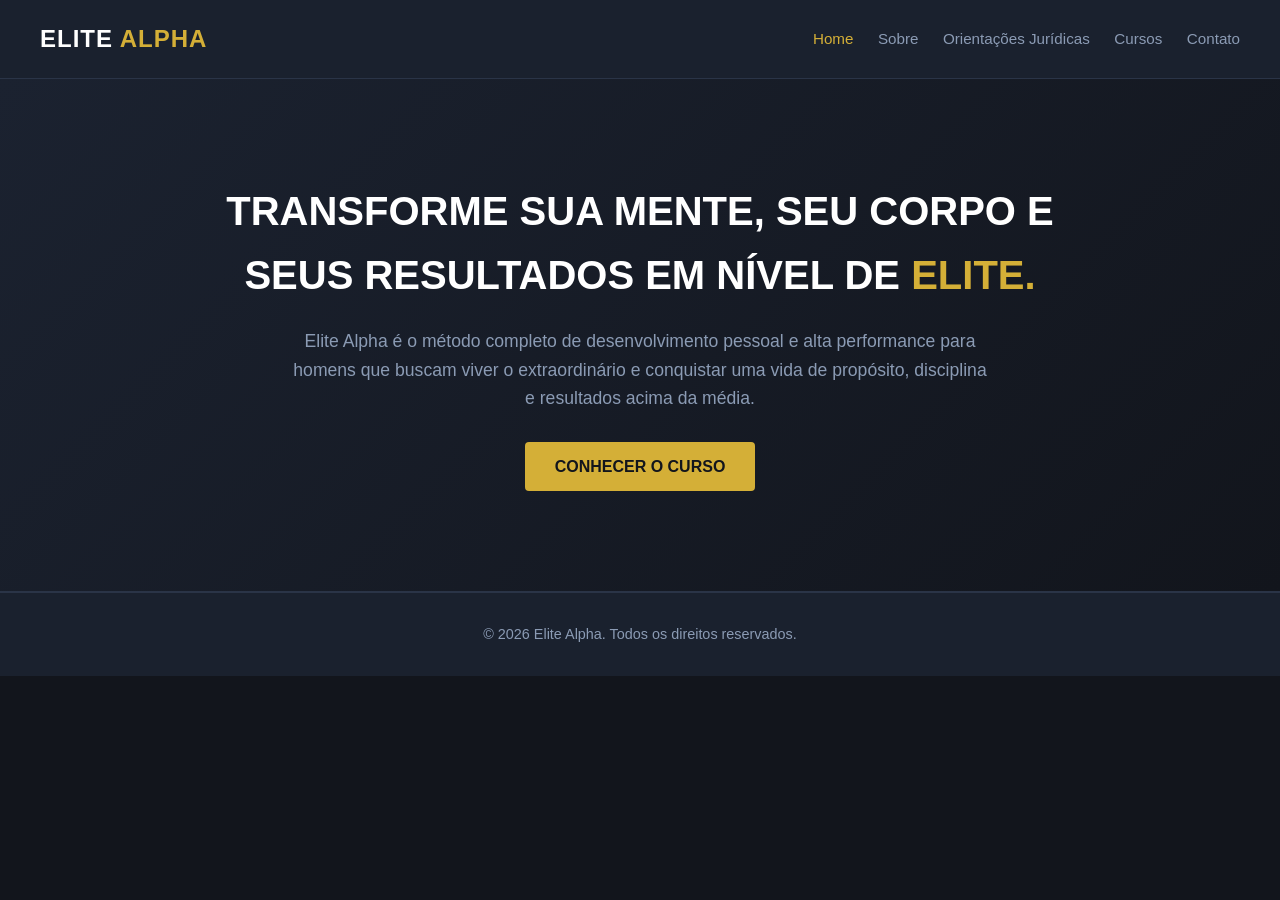
==== index.html @ 9def38d7 "feat: implementacao da pagina de contato e suporte" ====
<!DOCTYPE html>
<html lang="pt-BR">
<head>
    <meta charset="UTF-8">
    <meta name="viewport" content="width=device-width, initial-scale=1.0">
    <title>Elite Alpha — Desenvolvimento Masculino</title>
    <link rel="stylesheet" href="assets/css/style.css">
</head>
<body>

    <header>
        <div class="logo">ELITE <span>ALPHA</span></div>
        <nav>
            <a href="index.html" class="active">Home</a>
            <a href="sobre.html">Sobre</a>
            <a href="juridico.html">Orientações Jurídicas</a>
            <a href="cursos.html">Cursos</a>
            <a href="contato.html">Contato</a>
        </nav>
    </header>

    <section class="hero">
        <h1>TRANSFORME SUA MENTE, SEU CORPO E SEUS RESULTADOS EM NÍVEL DE <span>ELITE.</span></h1>
        <p>Elite Alpha é o método completo de desenvolvimento pessoal e alta performance para homens que buscam viver o extraordinário e conquistar uma vida de propósito, disciplina e resultados acima da média.</p>
        <a href="cursos.html" class="btn-gold">CONHECER O CURSO</a>
    </section>

    <footer>
        <p>&copy; 2026 Elite Alpha. Todos os direitos reservados.</p>
    </footer>

    <script src="assets/js/main.js"></script>
</body>
</html>
---- assets/css/style.css ----
:root {
    --bg-primary: #12151c;
    --bg-secondary: #1a212e;
    --border-color: #2a3447;
    --gold: #d4af37;
    --text-main: #d0d7de;
    --text-muted: #8b9bb4;
    --white: #ffffff;
}

* {
    margin: 0;
    padding: 0;
    box-sizing: border-box;
    font-family: 'Helvetica Neue', Helvetica, Arial, sans-serif;
}

body {
    background-color: var(--bg-primary);
    color: var(--text-main);
    line-height: 1.6;
}

header {
    background-color: var(--bg-secondary);
    border-bottom: 1px solid var(--border-color);
    padding: 20px 40px;
    display: flex;
    justify-content: space-between;
    align-items: center;
}

.logo {
    font-size: 1.5rem;
    font-weight: bold;
    color: var(--white);
    letter-spacing: 1px;
}

.logo span {
    color: var(--gold);
}

nav a {
    color: var(--text-muted);
    text-decoration: none;
    margin-left: 20px;
    font-size: 0.95rem;
    transition: color 0.3s;
}

nav a:hover, nav a.active {
    color: var(--gold);
}

.hero {
    padding: 100px 20px;
    text-align: center;
    background: linear-gradient(135deg, #1b2230 0%, #12151c 100%);
    border-bottom: 1px solid var(--border-color);
}

.hero h1 {
    font-size: 2.5rem;
    color: var(--white);
    margin-bottom: 20px;
    max-width: 900px;
    margin-left: auto;
    margin-right: auto;
}

.hero h1 span {
    color: var(--gold);
}

.hero p {
    font-size: 1.1rem;
    color: var(--text-muted);
    max-width: 700px;
    margin: 0 auto 30px auto;
}

.btn-gold {
    display: inline-block;
    background-color: var(--gold);
    color: var(--bg-primary);
    padding: 12px 30px;
    font-weight: bold;
    text-decoration: none;
    border-radius: 4px;
    transition: opacity 0.3s;
}

.btn-gold:hover {
    opacity: 0.9;
}

footer {
    text-align: center;
    padding: 30px;
    background-color: var(--bg-secondary);
    border-top: 1px solid var(--border-color);
    color: var(--text-muted);
    font-size: 0.9rem;
}
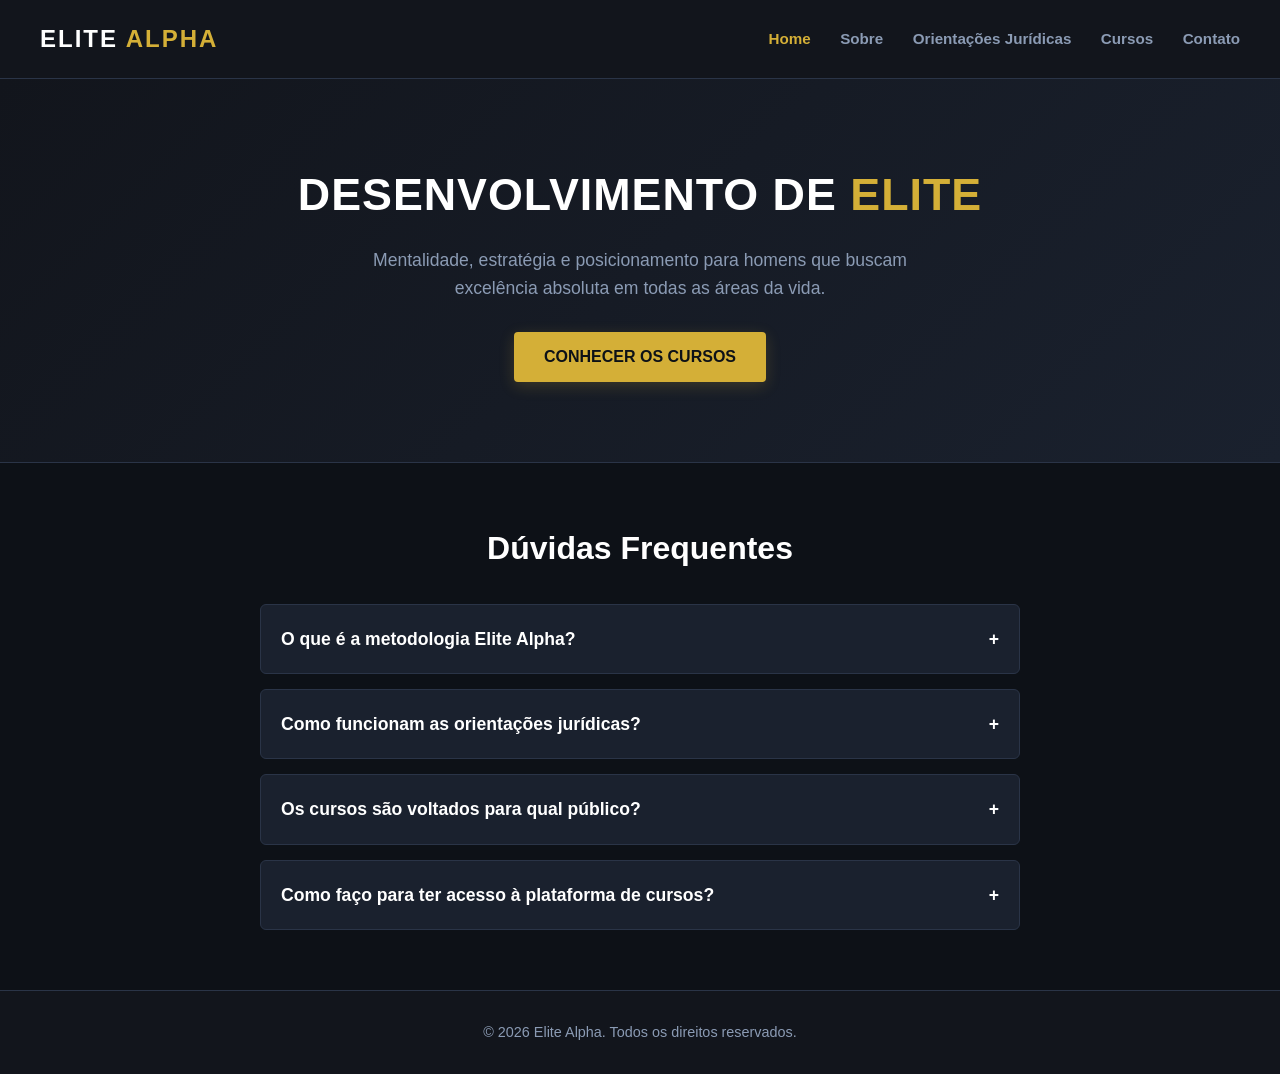
==== commit a48391a8: "feat: site completo da Elite Alpha com estilos, FAQ, cursos e menu responsivo" ====
--- a/index.html
+++ b/index.html
@@ -3,14 +3,50 @@
 <head>
     <meta charset="UTF-8">
     <meta name="viewport" content="width=device-width, initial-scale=1.0">
-    <title>Elite Alpha — Desenvolvimento Masculino</title>
+    <title>Elite Alpha — Metodologia e Desenvolvimento</title>
     <link rel="stylesheet" href="assets/css/style.css">
+    <style>
+        .faq-container {
+            max-width: 800px;
+            margin: 60px auto;
+            padding: 0 20px;
+        }
+        .faq-item {
+            background-color: #1a212e;
+            border: 1px solid #2a3447;
+            border-radius: 6px;
+            margin-bottom: 15px;
+            overflow: hidden;
+        }
+        .faq-question {
+            padding: 20px;
+            font-size: 1.1rem;
+            font-weight: bold;
+            color: #ffffff;
+            cursor: pointer;
+            display: flex;
+            justify-content: space-between;
+            align-items: center;
+        }
+        .faq-question:hover {
+            color: #d4af37;
+        }
+        .faq-answer {
+            padding: 0 20px 20px 20px;
+            color: #8b9bb4;
+            font-size: 0.95rem;
+            display: none;
+            border-top: 1px solid #2a3447;
+            padding-top: 15px;
+        }
+    </style>
 </head>
 <body>
 
     <header>
         <div class="logo">ELITE <span>ALPHA</span></div>
-        <nav>
+        <button class="menu-toggle" id="menuToggle">&#9776;</button>
+        <nav id="navMenu">
             <a href="index.html" class="active">Home</a>
             <a href="sobre.html">Sobre</a>
             <a href="juridico.html">Orientações Jurídicas</a>
@@ -20,15 +56,66 @@
     </header>
 
     <section class="hero">
-        <h1>TRANSFORME SUA MENTE, SEU CORPO E SEUS RESULTADOS EM NÍVEL DE <span>ELITE.</span></h1>
-        <p>Elite Alpha é o método completo de desenvolvimento pessoal e alta performance para homens que buscam viver o extraordinário e conquistar uma vida de propósito, disciplina e resultados acima da média.</p>
-        <a href="cursos.html" class="btn-gold">CONHECER O CURSO</a>
+        <h1>DESENVOLVIMENTO DE <span>ELITE</span></h1>
+        <p>Mentalidade, estratégia e posicionamento para homens que buscam excelência absoluta em todas as áreas da vida.</p>
+        <a href="cursos.html" class="btn-gold">CONHECER OS CURSOS</a>
     </section>
+
+    <!-- Seção FAQ / Dúvidas Frequentes -->
+    <div class="faq-container">
+        <h2 style="text-align: center; margin-bottom: 30px; font-size: 2rem;">Dúvidas <span>Frequentes</span></h2>
+        
+        <div class="faq-item">
+            <div class="faq-question">O que é a metodologia Elite Alpha? <span>+</span></div>
+            <div class="faq-answer">A Elite Alpha é um ecossistema focado no desenvolvimento pessoal, mentalidade de alta performance, estratégia e suporte especializado para homens que buscam o topo.</div>
+        </div>
+
+        <div class="faq-item">
+            <div class="faq-question">Como funcionam as orientações jurídicas? <span>+</span></div>
+            <div class="faq-answer">Oferecemos conteúdos e direcionamentos especializados focados em apoio ao homem, abordando temas críticos como divórcio, alienação parental e falsas acusações de forma segura e estruturada.</div>
+        </div>
+
+        <div class="faq-item">
+            <div class="faq-question">Os cursos são voltados para qual público? <span>+</span></div>
+            <div class="faq-answer">Nossos treinamentos são destinados a homens que desejam evoluir profissionalmente, blindar seu patrimônio e sua mentalidade, e alcançar alta performance pessoal.</div>
+        </div>
+
+        <div class="faq-item">
+            <div class="faq-question">Como faço para ter acesso à plataforma de cursos? <span>+</span></div>
+            <div class="faq-answer">Basta acessar a aba "Cursos" em nosso menu para navegar pelas opções integradas e escolher a formação ideal para o seu momento atual.</div>
+        </div>
+    </div>
 
     <footer>
         <p>&copy; 2026 Elite Alpha. Todos os direitos reservados.</p>
     </footer>
 
-    <script src="assets/js/main.js"></script>
+    <script>
+        // Script para abrir/fechar o menu mobile
+        const menuToggle = document.getElementById('menuToggle');
+        const navMenu = document.getElementById('navMenu');
+
+        menuToggle.addEventListener('click', () => {
+            navMenu.classList.toggle('active');
+        });
+
+        // Script para expandir e recolher as perguntas do FAQ
+        const perguntas = document.querySelectorAll('.faq-question');
+        perguntas.forEach(pergunta => {
+            pergunta.addEventListener('click', () => {
+                const resposta = pergunta.nextElementSibling;
+                const icone = pergunta.querySelector('span');
+                
+                if (resposta.style.display === 'block') {
+                    resposta.style.display = 'none';
+                    icone.textContent = '+';
+                } else {
+                    resposta.style.display = 'block';
+                    icone.textContent = '-';
+                }
+            });
+        });
+    </script>
+
 </body>
 </html>
--- a/assets/css/style.css
+++ b/assets/css/style.css
@@ -1,105 +1,183 @@
-:root {
-    --bg-primary: #12151c;
-    --bg-secondary: #1a212e;
-    --border-color: #2a3447;
-    --gold: #d4af37;
-    --text-main: #d0d7de;
-    --text-muted: #8b9bb4;
-    --white: #ffffff;
-}
+/* ==========================================
+   ESTILOS GLOBAIS - ELITE ALPHA
+   ========================================== */
 
 * {
     margin: 0;
     padding: 0;
     box-sizing: border-box;
-    font-family: 'Helvetica Neue', Helvetica, Arial, sans-serif;
+    font-family: 'Segoe UI', Tahoma, Geneva, Verdana, sans-serif;
+    transition: all 0.3s ease; /* Transição suave global */
 }
 
 body {
-    background-color: var(--bg-primary);
-    color: var(--text-main);
+    background-color: #0d1117;
+    color: #ffffff;
     line-height: 1.6;
 }
 
+/* ==========================================
+   CABEÇALHO E NAVEGAÇÃO
+   ========================================== */
+
 header {
-    background-color: var(--bg-secondary);
-    border-bottom: 1px solid var(--border-color);
+    background-color: #12151c;
+    border-bottom: 1px solid #2a3447;
     padding: 20px 40px;
     display: flex;
     justify-content: space-between;
     align-items: center;
+    position: sticky;
+    top: 0;
+    z-index: 1000;
 }
 
 .logo {
     font-size: 1.5rem;
     font-weight: bold;
-    color: var(--white);
+    letter-spacing: 2px;
+    color: #ffffff;
+}
+
+.logo span {
+    color: #d4af37; /* Dourado Elite */
+}
+
+nav a {
+    color: #8b9bb4;
+    text-decoration: none;
+    margin-left: 25px;
+    font-weight: 600;
+    font-size: 0.95rem;
+}
+
+nav a:hover, nav a.active {
+    color: #d4af37;
+}
+
+/* ==========================================
+   HERO / SEÇÃO DE DESTAQUE
+   ========================================== */
+
+.hero {
+    background: linear-gradient(135deg, #12151c 0%, #1a212e 100%);
+    padding: 80px 20px;
+    text-align: center;
+    border-bottom: 1px solid #2a3447;
+}
+
+.hero h1 {
+    font-size: 2.8rem;
+    margin-bottom: 15px;
     letter-spacing: 1px;
 }
 
-.logo span {
-    color: var(--gold);
-}
-
-nav a {
-    color: var(--text-muted);
-    text-decoration: none;
-    margin-left: 20px;
-    font-size: 0.95rem;
-    transition: color 0.3s;
-}
-
-nav a:hover, nav a.active {
-    color: var(--gold);
-}
-
-.hero {
-    padding: 100px 20px;
-    text-align: center;
-    background: linear-gradient(135deg, #1b2230 0%, #12151c 100%);
-    border-bottom: 1px solid var(--border-color);
-}
-
-.hero h1 {
-    font-size: 2.5rem;
-    color: var(--white);
-    margin-bottom: 20px;
-    max-width: 900px;
-    margin-left: auto;
-    margin-right: auto;
-}
-
 .hero h1 span {
-    color: var(--gold);
+    color: #d4af37;
 }
 
 .hero p {
+    color: #8b9bb4;
     font-size: 1.1rem;
-    color: var(--text-muted);
-    max-width: 700px;
+    max-width: 600px;
     margin: 0 auto 30px auto;
 }
 
+/* ==========================================
+   BOTÕES COM EFEITO DE ELEVAÇÃO
+   ========================================== */
+
 .btn-gold {
-    display: inline-block;
-    background-color: var(--gold);
-    color: var(--bg-primary);
+    background-color: #d4af37;
+    color: #0d1117;
     padding: 12px 30px;
+    border-radius: 4px;
     font-weight: bold;
     text-decoration: none;
-    border-radius: 4px;
-    transition: opacity 0.3s;
+    display: inline-block;
+    box-shadow: 0 4px 15px rgba(212, 175, 55, 0.2);
 }
 
 .btn-gold:hover {
-    opacity: 0.9;
+    background-color: #e5c158;
+    transform: translateY(-2px);
+    box-shadow: 0 6px 20px rgba(212, 175, 55, 0.4);
 }
 
+/* ==========================================
+   CARDS COM EFEITO HOVER AVANÇADO
+   ========================================== */
+
+.card, .contato-card, .curso-card, .juridico-card {
+    background-color: #1a212e;
+    border: 1px solid #2a3447;
+    border-radius: 6px;
+    padding: 25px;
+    position: relative;
+    overflow: hidden;
+}
+
+.card:hover, .contato-card:hover, .curso-card:hover, .juridico-card:hover {
+    border-color: #d4af37;
+    transform: translateY(-4px);
+    box-shadow: 0 8px 25px rgba(0, 0, 0, 0.5), 0 0 10px rgba(212, 175, 55, 0.15);
+}
+
+/* ==========================================
+   RODAPÉ
+   ========================================== */
+
 footer {
+    background-color: #12151c;
+    border-top: 1px solid #2a3447;
     text-align: center;
     padding: 30px;
-    background-color: var(--bg-secondary);
-    border-top: 1px solid var(--border-color);
-    color: var(--text-muted);
+    color: #8b9bb4;
     font-size: 0.9rem;
+    margin-top: 60px;
+}
+
+/* ==========================================
+   MENU RESPONSIVO (MOBILE)
+   ========================================== */
+
+.menu-toggle {
+    display: none;
+    cursor: pointer;
+    font-size: 1.8rem;
+    color: #ffffff;
+    background: none;
+    border: none;
+}
+
+@media (max-width: 768px) {
+    header {
+        padding: 15px 20px;
+    }
+    
+    .menu-toggle {
+        display: block;
+    }
+
+    nav {
+        display: none;
+        width: 100%;
+        position: absolute;
+        top: 100%;
+        left: 0;
+        background-color: #12151c;
+        border-bottom: 1px solid #2a3447;
+        flex-direction: column;
+        padding: 20px 0;
+        text-align: center;
+    }
+
+    nav.active {
+        display: flex;
+    }
+
+    nav a {
+        margin: 10px 0;
+        font-size: 1.1rem;
+    }
 }
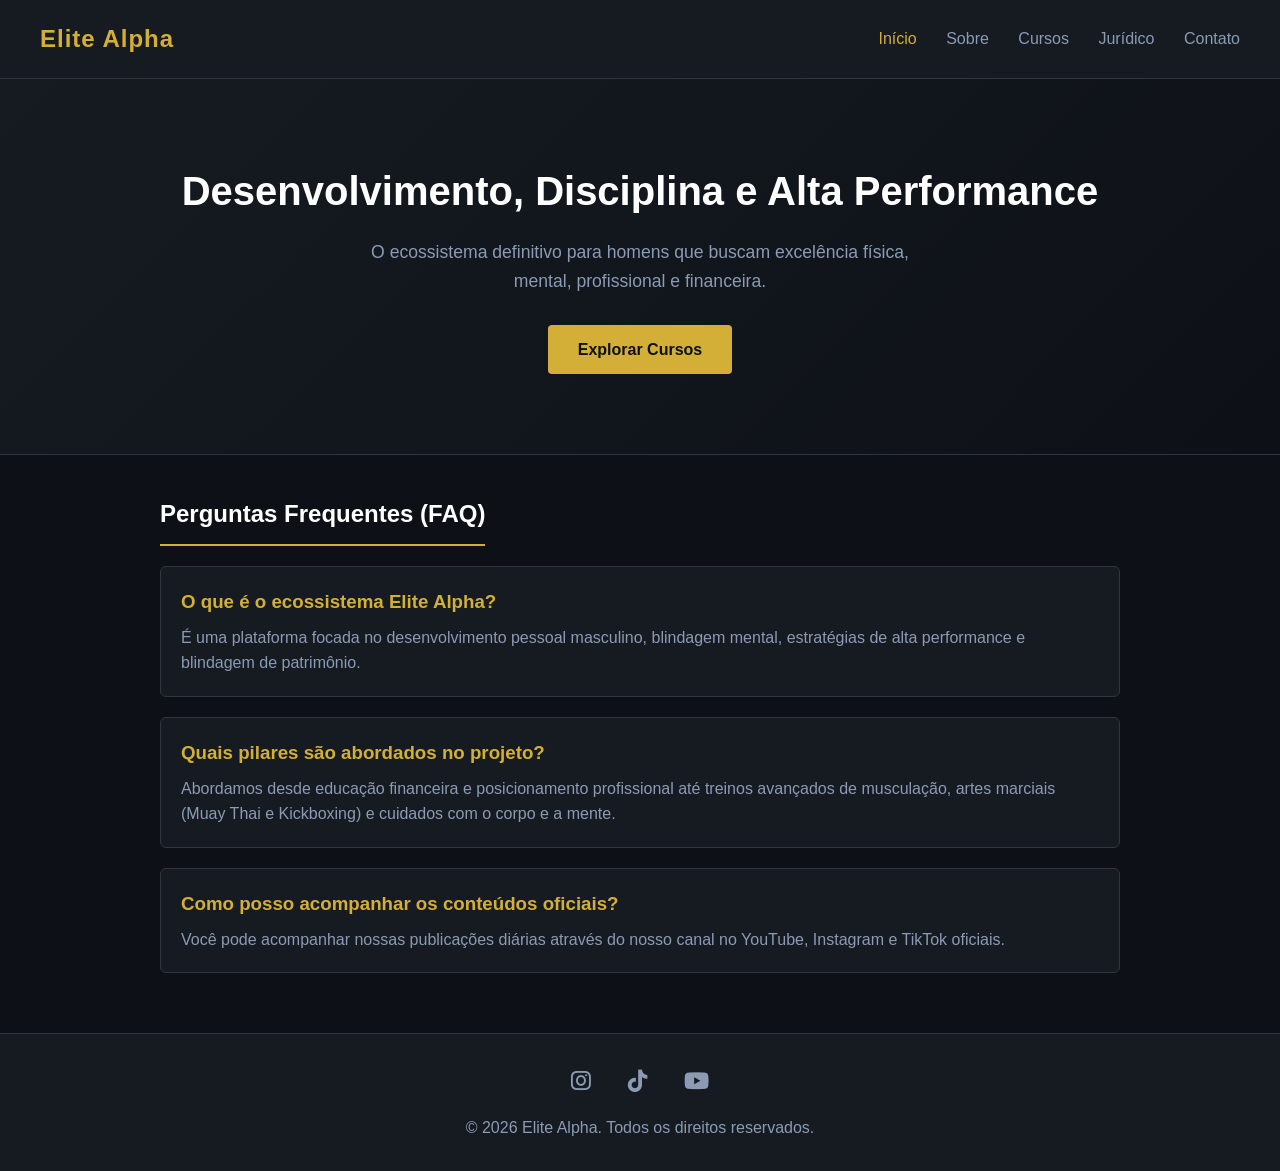
==== commit 7613158d: "feat: atualiza estilo completo e integra redes sociais oficiais no rodape" ====
--- a/index.html
+++ b/index.html
@@ -3,119 +3,67 @@
 <head>
     <meta charset="UTF-8">
     <meta name="viewport" content="width=device-width, initial-scale=1.0">
-    <title>Elite Alpha — Metodologia e Desenvolvimento</title>
+    <title>Elite Alpha — Plataforma de Desenvolvimento Masculino & Alta Performance</title>
+    <!-- Estilos do Site -->
     <link rel="stylesheet" href="assets/css/style.css">
-    <style>
-        .faq-container {
-            max-width: 800px;
-            margin: 60px auto;
-            padding: 0 20px;
-        }
-        .faq-item {
-            background-color: #1a212e;
-            border: 1px solid #2a3447;
-            border-radius: 6px;
-            margin-bottom: 15px;
-            overflow: hidden;
-        }
-        .faq-question {
-            padding: 20px;
-            font-size: 1.1rem;
-            font-weight: bold;
-            color: #ffffff;
-            cursor: pointer;
-            display: flex;
-            justify-content: space-between;
-            align-items: center;
-        }
-        .faq-question:hover {
-            color: #d4af37;
-        }
-        .faq-answer {
-            padding: 0 20px 20px 20px;
-            color: #8b9bb4;
-            font-size: 0.95rem;
-            display: none;
-            border-top: 1px solid #2a3447;
-            padding-top: 15px;
-        }
-    </style>
+    <!-- Ícones FontAwesome para Redes Sociais -->
+    <link rel="stylesheet" href="https://cdnjs.cloudflare.com/ajax/libs/font-awesome/6.4.0/css/all.min.css">
 </head>
 <body>
-
+    <!-- Cabeçalho de Navegação -->
     <header>
-        <div class="logo">ELITE <span>ALPHA</span></div>
-        <button class="menu-toggle" id="menuToggle">&#9776;</button>
-        <nav id="navMenu">
-            <a href="index.html" class="active">Home</a>
+        <div class="logo">Elite Alpha</div>
+        <nav>
+            <a href="index.html" class="active">Início</a>
             <a href="sobre.html">Sobre</a>
-            <a href="juridico.html">Orientações Jurídicas</a>
             <a href="cursos.html">Cursos</a>
+            <a href="juridico.html">Jurídico</a>
             <a href="contato.html">Contato</a>
         </nav>
     </header>
 
-    <section class="hero">
-        <h1>DESENVOLVIMENTO DE <span>ELITE</span></h1>
-        <p>Mentalidade, estratégia e posicionamento para homens que buscam excelência absoluta em todas as áreas da vida.</p>
-        <a href="cursos.html" class="btn-gold">CONHECER OS CURSOS</a>
-    </section>
+    <!-- Conteúdo Principal -->
+    <main>
+        <section class="hero">
+            <h1>Desenvolvimento, Disciplina e Alta Performance</h1>
+            <p>O ecossistema definitivo para homens que buscam excelência física, mental, profissional e financeira.</p>
+            <a href="cursos.html" class="btn">Explorar Cursos</a>
+        </section>
 
-    <!-- Seção FAQ / Dúvidas Frequentes -->
-    <div class="faq-container">
-        <h2 style="text-align: center; margin-bottom: 30px; font-size: 2rem;">Dúvidas <span>Frequentes</span></h2>
-        
-        <div class="faq-item">
-            <div class="faq-question">O que é a metodologia Elite Alpha? <span>+</span></div>
-            <div class="faq-answer">A Elite Alpha é um ecossistema focado no desenvolvimento pessoal, mentalidade de alta performance, estratégia e suporte especializado para homens que buscam o topo.</div>
+        <section class="container">
+            <h2>Perguntas Frequentes (FAQ)</h2>
+            
+            <div class="faq-item">
+                <h3>O que é o ecossistema Elite Alpha?</h3>
+                <p>É uma plataforma focada no desenvolvimento pessoal masculino, blindagem mental, estratégias de alta performance e blindagem de patrimônio.</p>
+            </div>
+            
+            <div class="faq-item">
+                <h3>Quais pilares são abordados no projeto?</h3>
+                <p>Abordamos desde educação financeira e posicionamento profissional até treinos avançados de musculação, artes marciais (Muay Thai e Kickboxing) e cuidados com o corpo e a mente.</p>
+            </div>
+
+            <div class="faq-item">
+                <h3>Como posso acompanhar os conteúdos oficiais?</h3>
+                <p>Você pode acompanhar nossas publicações diárias através do nosso canal no YouTube, Instagram e TikTok oficiais.</p>
+            </div>
+        </section>
+    </main>
+
+    <!-- Rodapé com Redes Sociais Integradas -->
+    <footer>
+        <div class="social-links">
+            <a href="https://instagram.com/elitealphaoficial" target="_blank" title="Instagram Oficial">
+                <i class="fab fa-instagram"></i>
+            </a>
+            <a href="https://tiktok.com/@elitealphaoficial" target="_blank" title="TikTok Oficial">
+                <i class="fab fa-tiktok"></i>
+            </a>
+            <a href="https://youtube.com/@elitealphaoficial" target="_blank" title="YouTube Oficial">
+                <i class="fab fa-youtube"></i>
+            </a>
         </div>
-
-        <div class="faq-item">
-            <div class="faq-question">Como funcionam as orientações jurídicas? <span>+</span></div>
-            <div class="faq-answer">Oferecemos conteúdos e direcionamentos especializados focados em apoio ao homem, abordando temas críticos como divórcio, alienação parental e falsas acusações de forma segura e estruturada.</div>
-        </div>
-
-        <div class="faq-item">
-            <div class="faq-question">Os cursos são voltados para qual público? <span>+</span></div>
-            <div class="faq-answer">Nossos treinamentos são destinados a homens que desejam evoluir profissionalmente, blindar seu patrimônio e sua mentalidade, e alcançar alta performance pessoal.</div>
-        </div>
-
-        <div class="faq-item">
-            <div class="faq-question">Como faço para ter acesso à plataforma de cursos? <span>+</span></div>
-            <div class="faq-answer">Basta acessar a aba "Cursos" em nosso menu para navegar pelas opções integradas e escolher a formação ideal para o seu momento atual.</div>
-        </div>
-    </div>
-
-    <footer>
         <p>&copy; 2026 Elite Alpha. Todos os direitos reservados.</p>
     </footer>
-
-    <script>
-        // Script para abrir/fechar o menu mobile
-        const menuToggle = document.getElementById('menuToggle');
-        const navMenu = document.getElementById('navMenu');
-
-        menuToggle.addEventListener('click', () => {
-            navMenu.classList.toggle('active');
-        });
-
-        // Script para expandir e recolher as perguntas do FAQ
-        const perguntas = document.querySelectorAll('.faq-question');
-        perguntas.forEach(pergunta => {
-            pergunta.addEventListener('click', () => {
-                const resposta = pergunta.nextElementSibling;
-                const icone = pergunta.querySelector('span');
-                
-                if (resposta.style.display === 'block') {
-                    resposta.style.display = 'none';
-                    icone.textContent = '+';
-                } else {
-                    resposta.style.display = 'block';
-                    icone.textContent = '-';
-                }
-            });
-        });
-    </script>
-
 </body>
 </html>
--- a/assets/css/style.css
+++ b/assets/css/style.css
@@ -1,28 +1,21 @@
-/* ==========================================
-   ESTILOS GLOBAIS - ELITE ALPHA
-   ========================================== */
-
+/* Reset e Configurações Globais */
 * {
     margin: 0;
     padding: 0;
     box-sizing: border-box;
-    font-family: 'Segoe UI', Tahoma, Geneva, Verdana, sans-serif;
-    transition: all 0.3s ease; /* Transição suave global */
+    font-family: 'Arial', sans-serif;
 }
 
 body {
     background-color: #0d1117;
-    color: #ffffff;
+    color: #e6edf3;
     line-height: 1.6;
 }
 
-/* ==========================================
-   CABEÇALHO E NAVEGAÇÃO
-   ========================================== */
-
+/* Cabeçalho e Menu */
 header {
-    background-color: #12151c;
-    border-bottom: 1px solid #2a3447;
+    background-color: #161b22;
+    border-bottom: 1px solid #30363d;
     padding: 20px 40px;
     display: flex;
     justify-content: space-between;
@@ -32,152 +25,118 @@
     z-index: 1000;
 }
 
-.logo {
+header .logo {
     font-size: 1.5rem;
     font-weight: bold;
-    letter-spacing: 2px;
-    color: #ffffff;
+    color: #d4af37;
+    letter-spacing: 1px;
 }
 
-.logo span {
-    color: #d4af37; /* Dourado Elite */
-}
-
-nav a {
+header nav a {
     color: #8b9bb4;
     text-decoration: none;
     margin-left: 25px;
-    font-weight: 600;
-    font-size: 0.95rem;
+    font-weight: 500;
+    transition: color 0.3s ease;
 }
 
-nav a:hover, nav a.active {
+header nav a:hover,
+header nav a.active {
     color: #d4af37;
 }
 
-/* ==========================================
-   HERO / SEÇÃO DE DESTAQUE
-   ========================================== */
-
+/* Seção Hero e Containers */
 .hero {
-    background: linear-gradient(135deg, #12151c 0%, #1a212e 100%);
     padding: 80px 20px;
     text-align: center;
-    border-bottom: 1px solid #2a3447;
+    background: linear-gradient(135deg, #161b22 0%, #0d1117 100%);
+    border-bottom: 1px solid #30363d;
 }
 
 .hero h1 {
-    font-size: 2.8rem;
+    font-size: 2.5rem;
+    color: #ffffff;
     margin-bottom: 15px;
-    letter-spacing: 1px;
-}
-
-.hero h1 span {
-    color: #d4af37;
 }
 
 .hero p {
+    font-size: 1.1rem;
     color: #8b9bb4;
-    font-size: 1.1rem;
     max-width: 600px;
     margin: 0 auto 30px auto;
 }
 
-/* ==========================================
-   BOTÕES COM EFEITO DE ELEVAÇÃO
-   ========================================== */
-
-.btn-gold {
+.btn {
+    display: inline-block;
     background-color: #d4af37;
     color: #0d1117;
     padding: 12px 30px;
     border-radius: 4px;
+    text-decoration: none;
     font-weight: bold;
-    text-decoration: none;
-    display: inline-block;
-    box-shadow: 0 4px 15px rgba(212, 175, 55, 0.2);
+    transition: background-color 0.3s ease;
 }
 
-.btn-gold:hover {
-    background-color: #e5c158;
-    transform: translateY(-2px);
-    box-shadow: 0 6px 20px rgba(212, 175, 55, 0.4);
+.btn:hover {
+    background-color: #f1c40f;
 }
 
-/* ==========================================
-   CARDS COM EFEITO HOVER AVANÇADO
-   ========================================== */
-
-.card, .contato-card, .curso-card, .juridico-card {
-    background-color: #1a212e;
-    border: 1px solid #2a3447;
-    border-radius: 6px;
-    padding: 25px;
-    position: relative;
-    overflow: hidden;
+.container {
+    max-width: 1000px;
+    margin: 40px auto;
+    padding: 0 20px;
 }
 
-.card:hover, .contato-card:hover, .curso-card:hover, .juridico-card:hover {
-    border-color: #d4af37;
-    transform: translateY(-4px);
-    box-shadow: 0 8px 25px rgba(0, 0, 0, 0.5), 0 0 10px rgba(212, 175, 55, 0.15);
+.container h2, .container h1 {
+    color: #ffffff;
+    margin-bottom: 20px;
+    border-bottom: 2px solid #d4af37;
+    padding-bottom: 10px;
+    display: inline-block;
 }
 
-/* ==========================================
-   RODAPÉ
-   ========================================== */
-
-footer {
-    background-color: #12151c;
-    border-top: 1px solid #2a3447;
-    text-align: center;
-    padding: 30px;
-    color: #8b9bb4;
-    font-size: 0.9rem;
-    margin-top: 60px;
+/* FAQ / Seções */
+.faq-item {
+    background-color: #161b22;
+    border: 1px solid #30363d;
+    padding: 20px;
+    border-radius: 6px;
+    margin-bottom: 20px;
 }
 
-/* ==========================================
-   MENU RESPONSIVO (MOBILE)
-   ========================================== */
-
-.menu-toggle {
-    display: none;
-    cursor: pointer;
-    font-size: 1.8rem;
-    color: #ffffff;
-    background: none;
-    border: none;
+.faq-item h3 {
+    color: #d4af37;
+    margin-bottom: 8px;
 }
 
-@media (max-width: 768px) {
-    header {
-        padding: 15px 20px;
-    }
-    
-    .menu-toggle {
-        display: block;
-    }
+.faq-item p {
+    color: #8b9bb4;
+}
 
-    nav {
-        display: none;
-        width: 100%;
-        position: absolute;
-        top: 100%;
-        left: 0;
-        background-color: #12151c;
-        border-bottom: 1px solid #2a3447;
-        flex-direction: column;
-        padding: 20px 0;
-        text-align: center;
-    }
+/* Rodapé */
+footer {
+    background-color: #161b22;
+    border-top: 1px solid #30363d;
+    text-align: center;
+    padding: 30px 20px;
+    margin-top: 60px;
+    color: #8b9bb4;
+}
 
-    nav.active {
-        display: flex;
-    }
+footer .social-links {
+    margin-bottom: 15px;
+}
 
-    nav a {
-        margin: 10px 0;
-        font-size: 1.1rem;
-    }
+footer .social-links a {
+    color: #8b9bb4;
+    margin: 0 15px;
+    font-size: 1.4rem;
+    text-decoration: none;
+    transition: all 0.3s ease;
+}
+
+footer .social-links a:hover {
+    color: #d4af37 !important;
+    transform: translateY(-2px);
+    display: inline-block;
 }
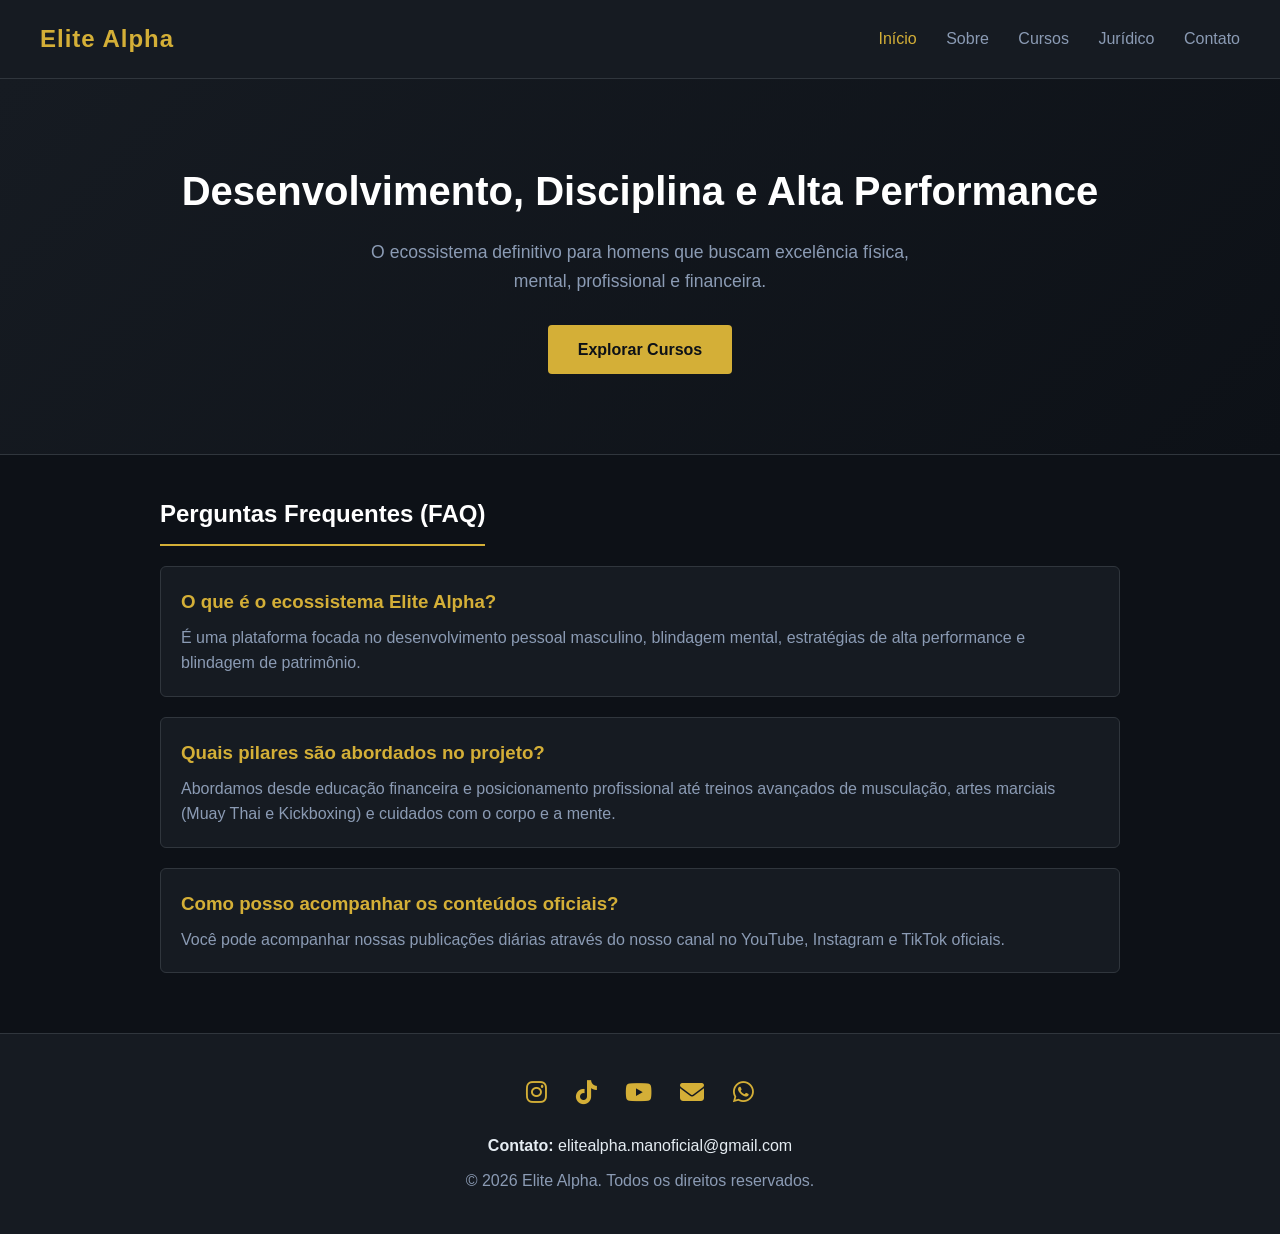
==== commit 465ef2af: "feat: atualiza layout de cursos e sobre, padroniza rodape com contatos e redes sociais" ====
--- a/index.html
+++ b/index.html
@@ -50,19 +50,16 @@
         </section>
     </main>
 
-    <!-- Rodapé com Redes Sociais Integradas -->
-    <footer>
-        <div class="social-links">
-            <a href="https://instagram.com/elitealphaoficial" target="_blank" title="Instagram Oficial">
-                <i class="fab fa-instagram"></i>
-            </a>
-            <a href="https://tiktok.com/@elitealphaoficial" target="_blank" title="TikTok Oficial">
-                <i class="fab fa-tiktok"></i>
-            </a>
-            <a href="https://youtube.com/@elitealphaoficial" target="_blank" title="YouTube Oficial">
-                <i class="fab fa-youtube"></i>
-            </a>
+    <!-- Rodapé Corrigido e Otimizado -->
+    <footer style="background-color: #161b22; border-top: 1px solid #30363d; text-align: center; padding: 40px 20px; margin-top: 60px; color: #8b9bb4;">
+        <div class="social-links" style="margin-bottom: 20px;">
+            <a href="https://instagram.com/elitealphaoficial" target="_blank" style="color: #d4af37; margin: 0 12px; font-size: 1.5rem;"><i class="fab fa-instagram"></i></a>
+            <a href="https://tiktok.com/@elitealphaoficial" target="_blank" style="color: #d4af37; margin: 0 12px; font-size: 1.5rem;"><i class="fab fa-tiktok"></i></a>
+            <a href="https://youtube.com/@elitealphaoficial" target="_blank" style="color: #d4af37; margin: 0 12px; font-size: 1.5rem;"><i class="fab fa-youtube"></i></a>
+            <a href="mailto:elitealpha.manoficial@gmail.com" style="color: #d4af37; margin: 0 12px; font-size: 1.5rem;"><i class="fas fa-envelope"></i></a>
+            <a href="https://wa.me/5531992068281" target="_blank" style="color: #d4af37; margin: 0 12px; font-size: 1.5rem;"><i class="fab fa-whatsapp"></i></a>
         </div>
+        <p style="color: #e6edf3; margin-bottom: 10px;"><strong>Contato:</strong>  elitealpha.manoficial@gmail.com</p>
         <p>&copy; 2026 Elite Alpha. Todos os direitos reservados.</p>
     </footer>
 </body>
